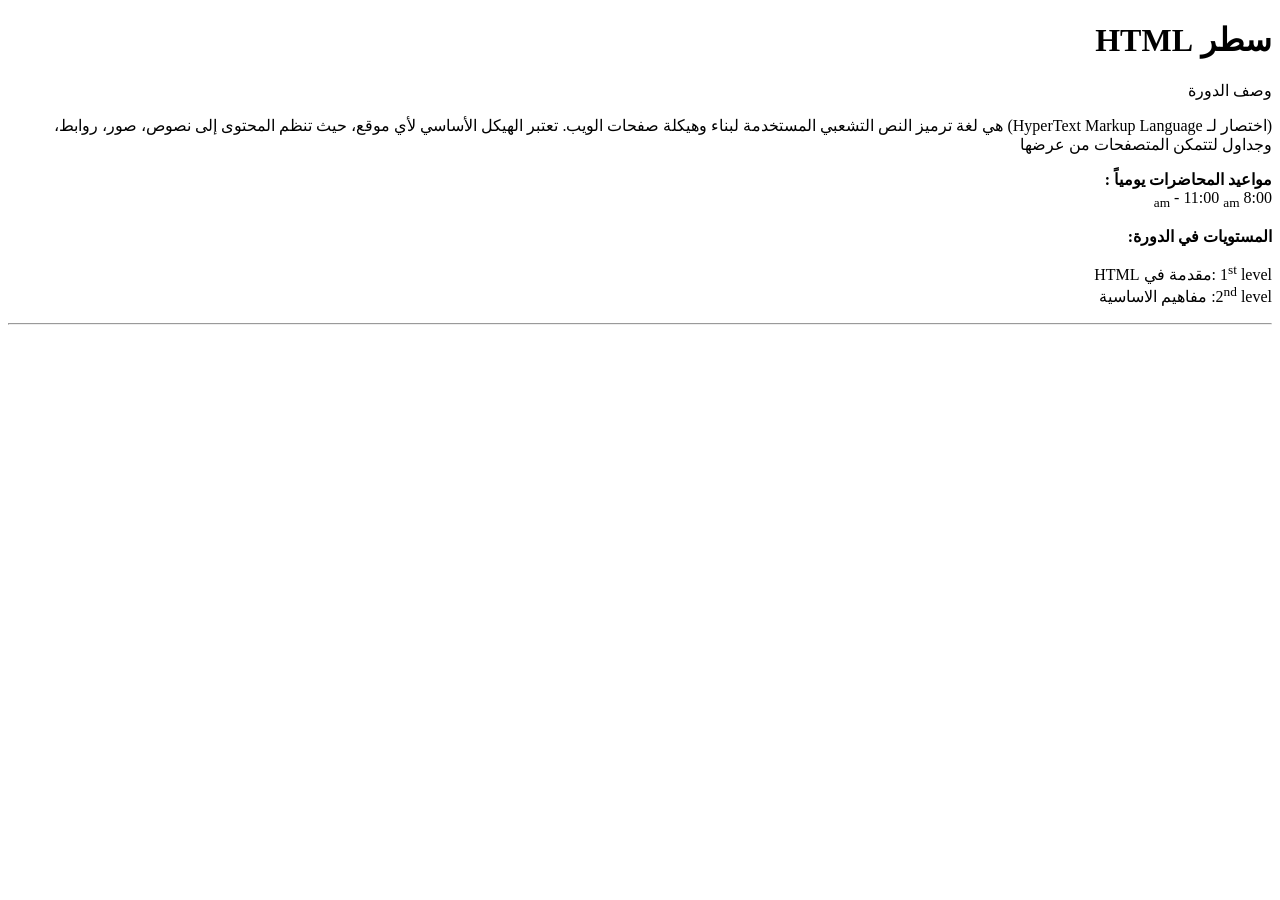
==== index.html @ bcea08c8 "Save all portfolio files (EN, AR, CSS)" ====
<!DOCTYPE html>
<html lang="en">
<head>
    <title>Document</title>
</head>
<body dir="rtl">
    <h1>سطر HTML </h1><!---title--->
    <img src=""
    <h2>وصف الدورة </h2><!---sub title--->
    <p>
        (اختصار لـ HyperText Markup Language) هي لغة ترميز النص التشعبي المستخدمة لبناء وهيكلة صفحات الويب. تعتبر الهيكل الأساسي لأي موقع، حيث تنظم المحتوى إلى نصوص، صور، روابط، وجداول لتتمكن المتصفحات من عرضها
    </p>
    <p><b>مواعيد المحاضرات يومياً :</b><br>
        8:00 <sub>am</sub> - 11:00 <sub>am</sub>
    </p>
    <p><b>المستويات في الدورة:</b></p>
     1<sup>st</sup> level :مقدمة في HTML<br>
     2<sup>nd</sup> level: مفاهيم الاساسية<br>
    
    </p><hr>





</body>

</html>
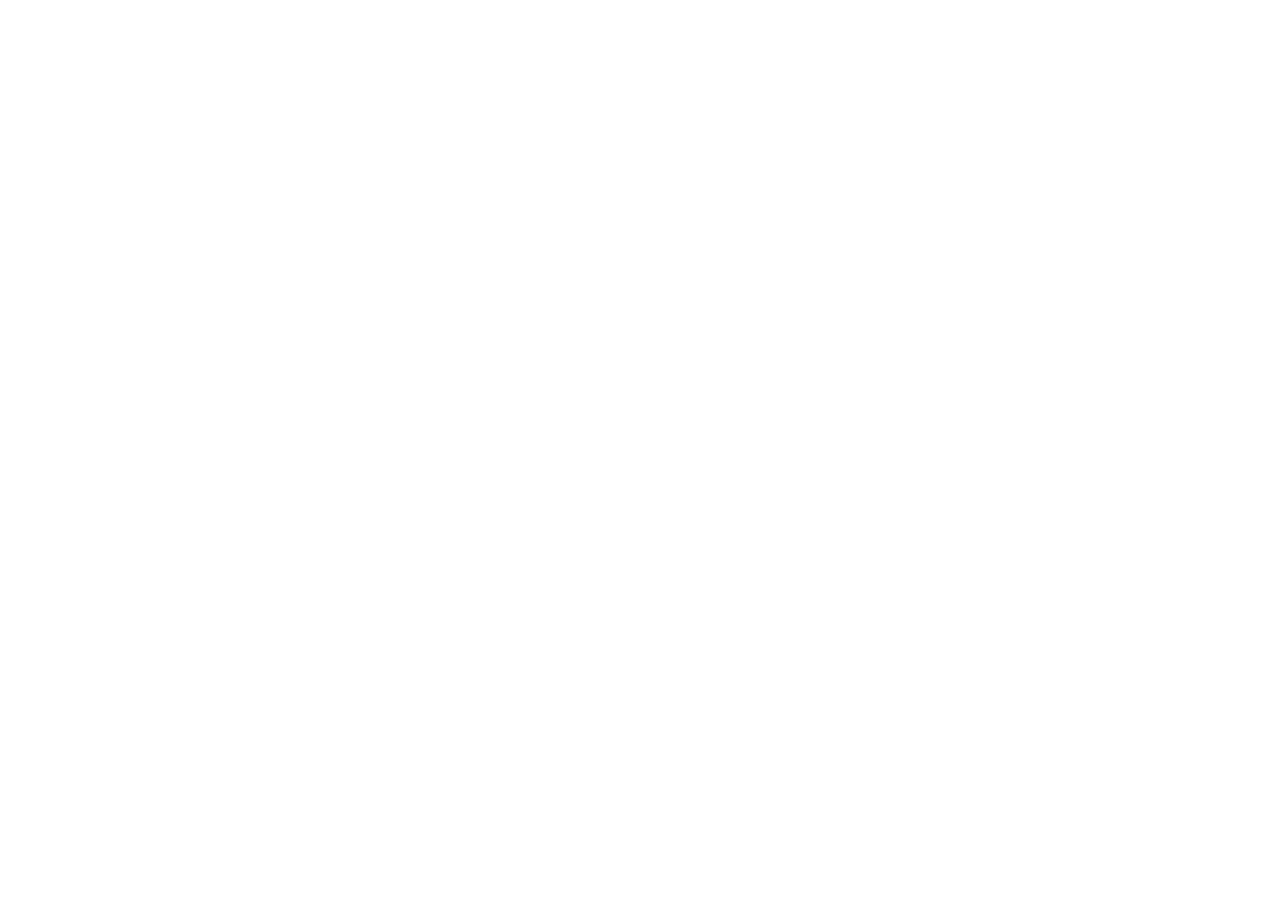
==== commit 80a5bebe: "k" ====
--- a/index.html
+++ b/index.html
@@ -1,28 +1,11 @@
 <!DOCTYPE html>
-<html lang="en">
+<html lang="en" dir="ltr">
 <head>
+    <meta charset="UTF-8">
+    <meta name="viewport" content="width=device-width, initial-scale=1.0">
     <title>Document</title>
 </head>
-<body dir="rtl">
-    <h1>سطر HTML </h1><!---title--->
-    <img src=""
-    <h2>وصف الدورة </h2><!---sub title--->
-    <p>
-        (اختصار لـ HyperText Markup Language) هي لغة ترميز النص التشعبي المستخدمة لبناء وهيكلة صفحات الويب. تعتبر الهيكل الأساسي لأي موقع، حيث تنظم المحتوى إلى نصوص، صور، روابط، وجداول لتتمكن المتصفحات من عرضها
-    </p>
-    <p><b>مواعيد المحاضرات يومياً :</b><br>
-        8:00 <sub>am</sub> - 11:00 <sub>am</sub>
-    </p>
-    <p><b>المستويات في الدورة:</b></p>
-     1<sup>st</sup> level :مقدمة في HTML<br>
-     2<sup>nd</sup> level: مفاهيم الاساسية<br>
+<body>
     
-    </p><hr>
-
-
-
-
-
 </body>
-
-</html>+</html>
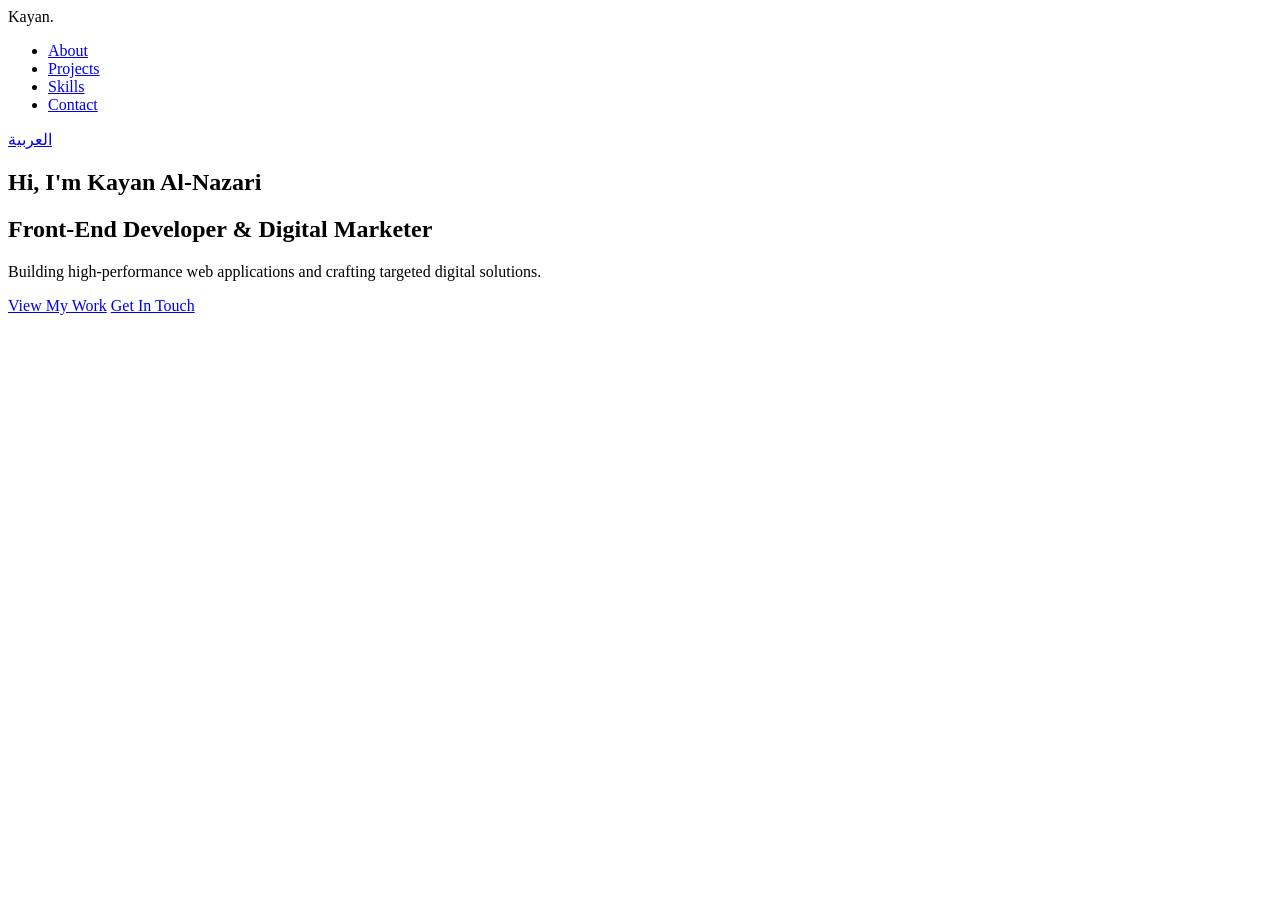
==== commit b6158c3f: "k" ====
--- a/index.html
+++ b/index.html
@@ -3,9 +3,47 @@
 <head>
     <meta charset="UTF-8">
     <meta name="viewport" content="width=device-width, initial-scale=1.0">
-    <title>Document</title>
+    <title>Kayan Al-Nazari | Portfolio</title>
+    <!-- Link to CSS File -->
+  <link rel="stylesheet" href="style.css">
 </head>
 <body>
     
+     <!-- Navigation Bar -->
+  <header>
+    <nav class="navbar">
+      <div class="logo">Kayan.</div>
+      <ul class="nav-links">
+        <li><a href="#about">About</a></li>
+        <li><a href="#projects">Projects</a></li>
+        <li><a href="#skills">Skills</a></li>
+        <li><a href="#contact">Contact</a></li>
+      </ul>
+      <!-- Language Switch Button -->
+      <a href="index-ar.html" class="lang-btn">العربية</a>
+    </nav>
+  </header>
+
+  <main>
+    <!--Hero section-->
+    <section id="hero" class="hero-section">
+        <div class="hero-content">
+            <h1>Hi, I'm <span class="highlight">Kayan Al-Nazari</span></h1>
+            <h2>Front-End Developer & Digital Marketer</h2>
+            <p>Building high-performance web applications and crafting targeted digital solutions.</p>
+            <a href="#projects" class="btn primary-btn">View My Work</a>
+          <a href="#contact" class="btn secondary-btn">Get In Touch</a>
+        </div>
+        </div>
+    </section>
+  </main>
+  <!--About Section-->
+  <section
+
+
+
+
+
+
 </body>
 </html>
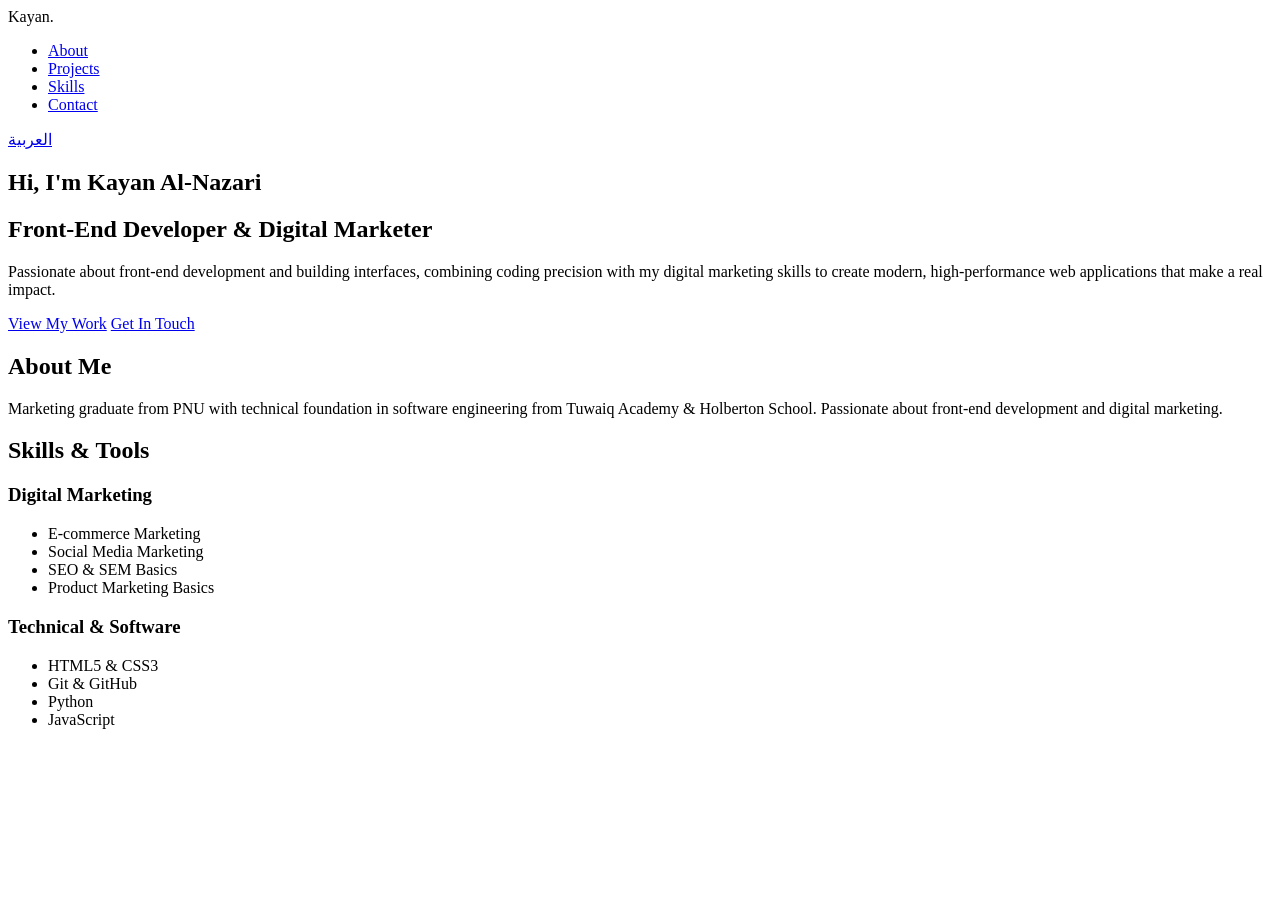
==== commit 2e3bd811: "K" ====
--- a/index.html
+++ b/index.html
@@ -30,7 +30,7 @@
         <div class="hero-content">
             <h1>Hi, I'm <span class="highlight">Kayan Al-Nazari</span></h1>
             <h2>Front-End Developer & Digital Marketer</h2>
-            <p>Building high-performance web applications and crafting targeted digital solutions.</p>
+            <p>Passionate about front-end development and building interfaces, combining coding precision with my digital marketing skills to create modern, high-performance web applications that make a real impact.</p>
             <a href="#projects" class="btn primary-btn">View My Work</a>
           <a href="#contact" class="btn secondary-btn">Get In Touch</a>
         </div>
@@ -38,7 +38,39 @@
     </section>
   </main>
   <!--About Section-->
-  <section
+  <section id="about" class="about-section">
+    <h2 class="section-title">About Me</h2>
+    <div class="about-content">
+      <p>Marketing graduate from PNU with technical foundation in software engineering from Tuwaiq Academy & Holberton School. Passionate about front-end development and digital marketing.</p>
+    </div>
+  </section>
+
+  <!-- Skills Section-->
+  <section id="skills" class="skills-section">
+    <h2 class="section-title">Skills & Tools</h2>
+    <div class="skills-container">
+      <div class="class-category">
+        <h3>Digital Marketing</h3>
+        <ul>
+          <li>E-commerce Marketing</li>
+          <li>Social Media Marketing</li>
+          <li>SEO & SEM Basics</li>
+          <li>Product Marketing Basics</li>
+        </ul>
+      </div>
+    </div>
+  </section>
+
+   <div class="skill-category">
+          <h3>Technical & Software</h3>
+          <ul>
+            <li>HTML5 & CSS3</li>
+            <li>Git & GitHub</li>
+            <li>Python</li>
+            <li>JavaScript</li>
+          </ul>
+     </div>
+
 
 
 
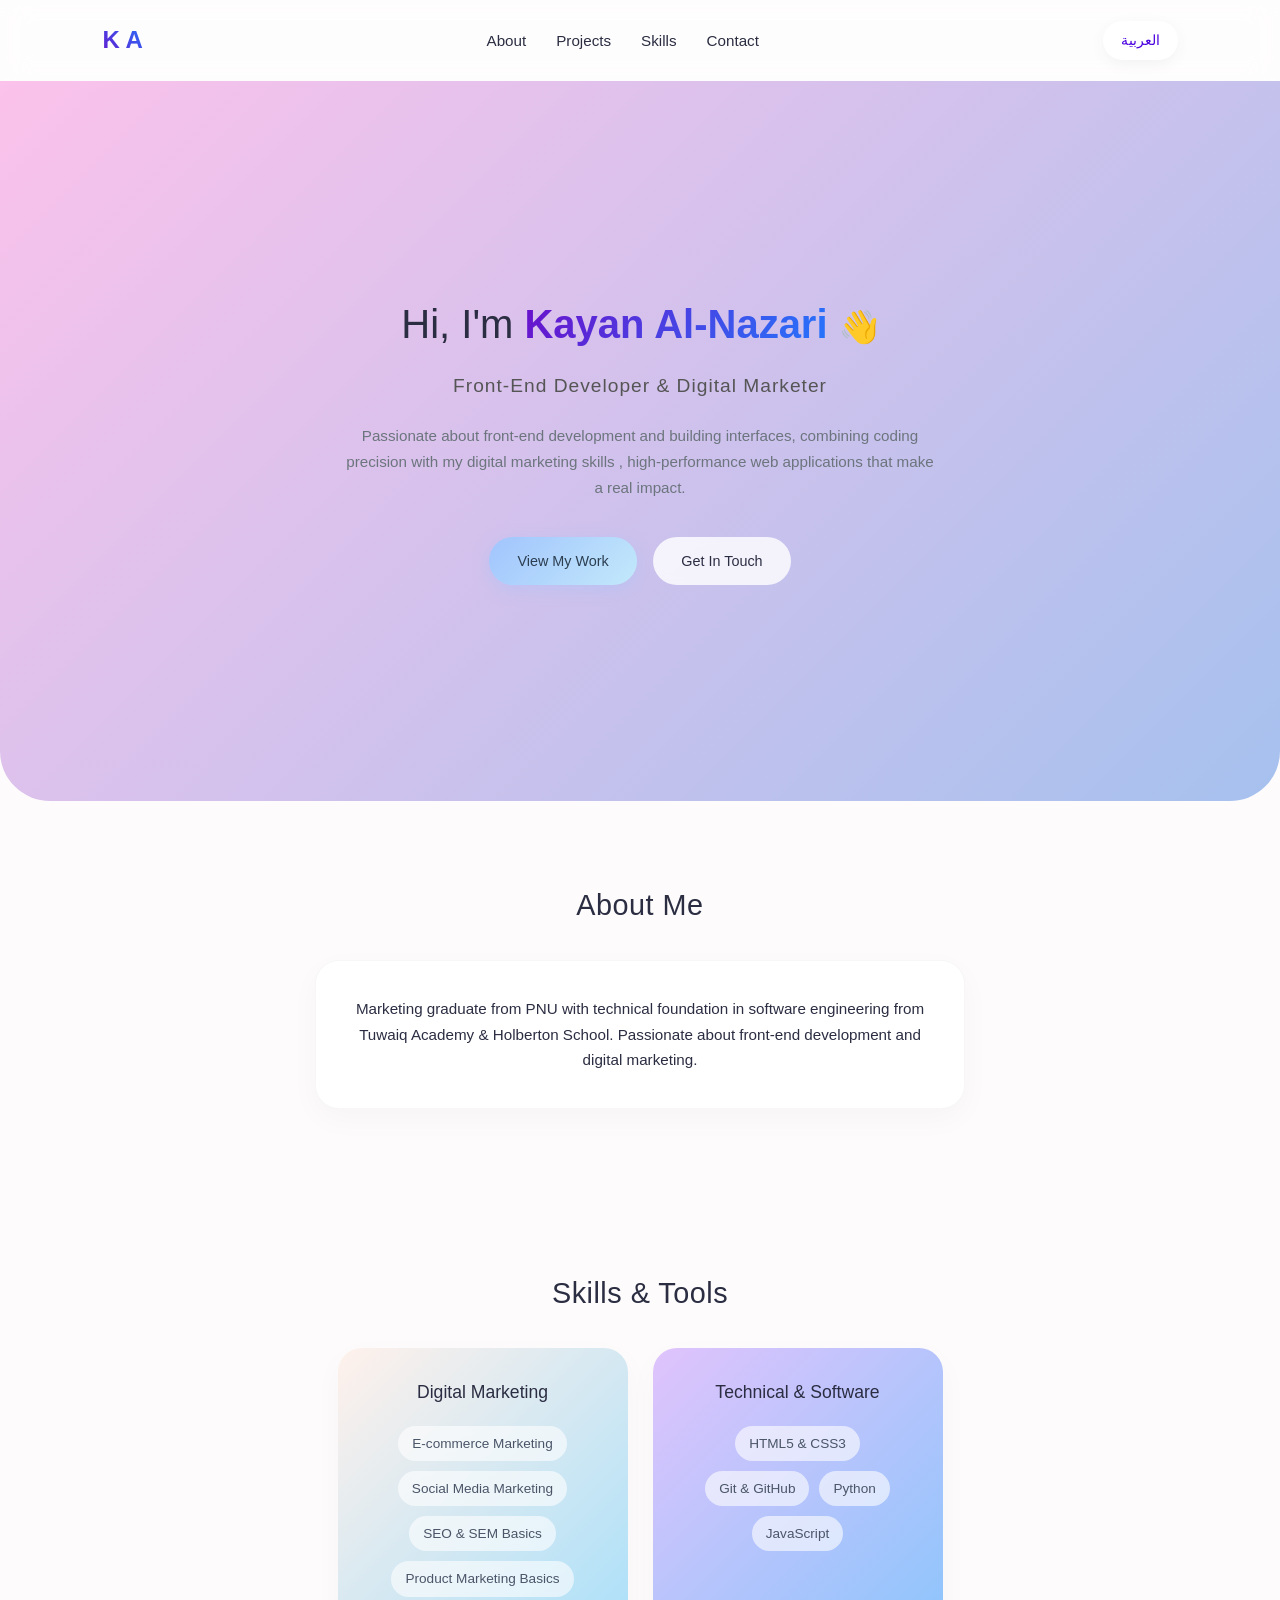
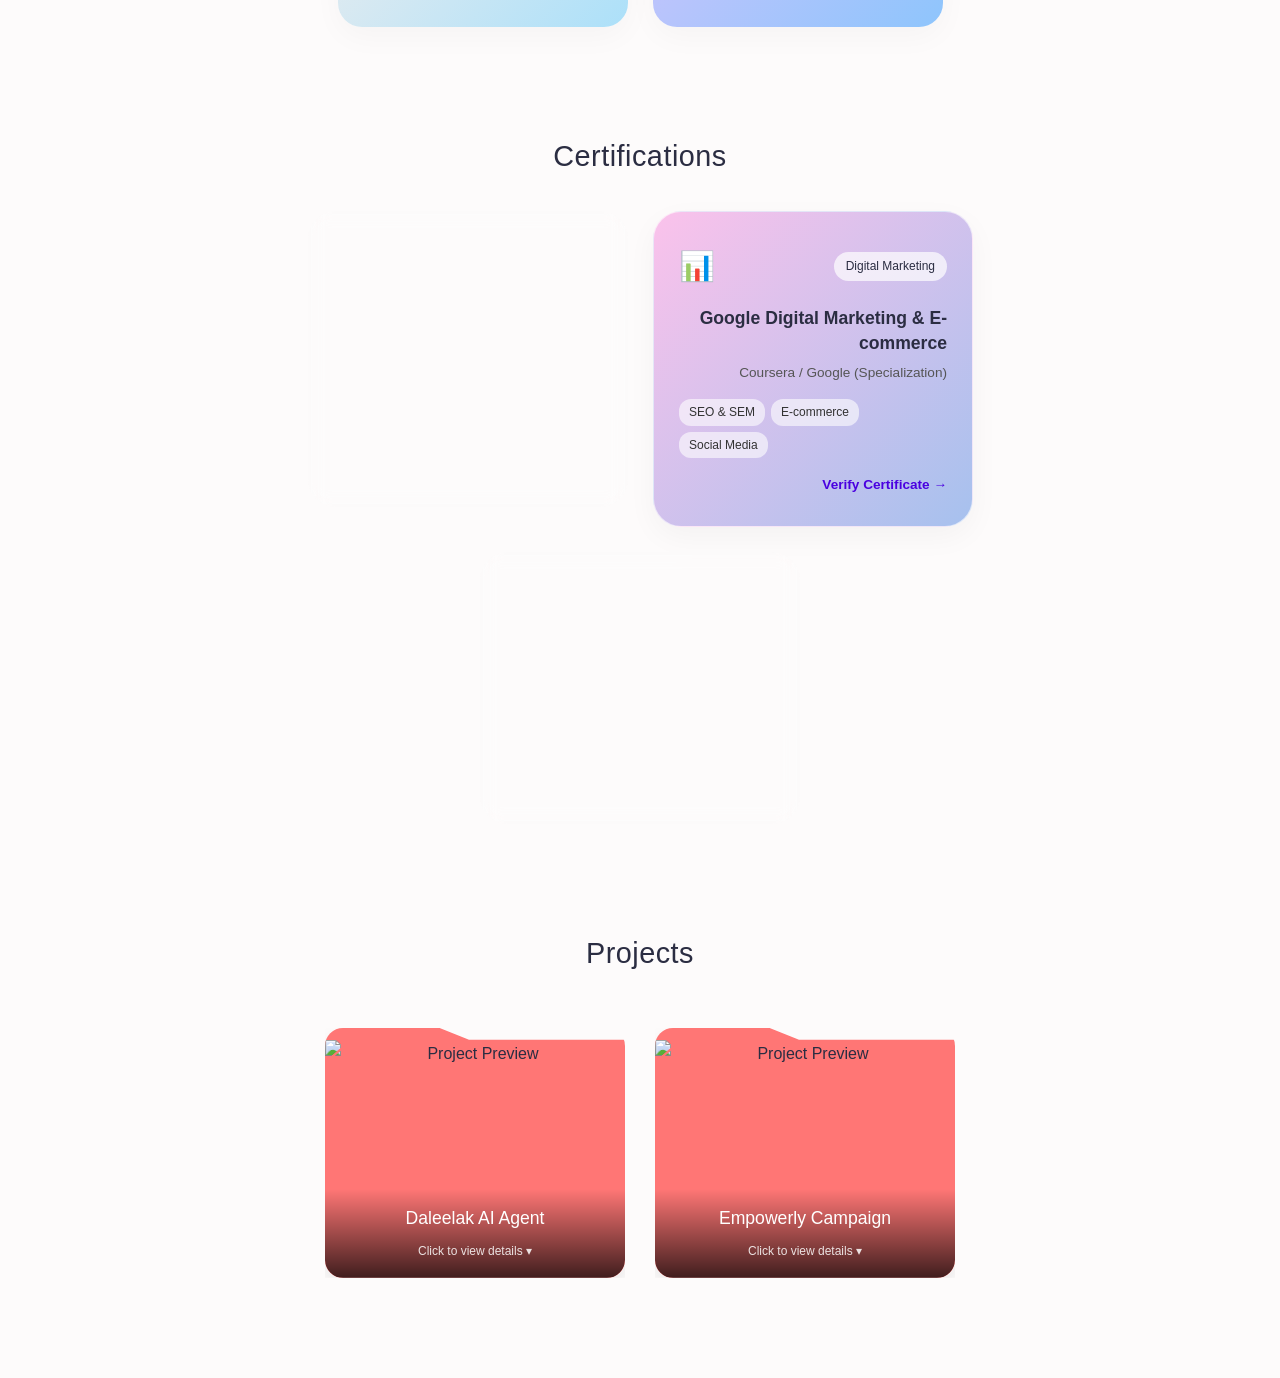
==== commit bc828128: "k" ====
--- a/index.html
+++ b/index.html
@@ -12,7 +12,7 @@
      <!-- Navigation Bar -->
   <header>
     <nav class="navbar">
-      <div class="logo">Kayan.</div>
+      <div class="logo">K A</div>
       <ul class="nav-links">
         <li><a href="#about">About</a></li>
         <li><a href="#projects">Projects</a></li>
@@ -28,9 +28,9 @@
     <!--Hero section-->
     <section id="hero" class="hero-section">
         <div class="hero-content">
-            <h1>Hi, I'm <span class="highlight">Kayan Al-Nazari</span></h1>
+            <h1>Hi, I'm <span class="highlight">Kayan Al-Nazari</span> <span class="wave">👋</span></h1>
             <h2>Front-End Developer & Digital Marketer</h2>
-            <p>Passionate about front-end development and building interfaces, combining coding precision with my digital marketing skills to create modern, high-performance web applications that make a real impact.</p>
+            <p>Passionate about front-end development and building interfaces, combining coding precision with my digital marketing skills , high-performance web applications that make a real impact.</p>
             <a href="#projects" class="btn primary-btn">View My Work</a>
           <a href="#contact" class="btn secondary-btn">Get In Touch</a>
         </div>
@@ -58,8 +58,6 @@
           <li>Product Marketing Basics</li>
         </ul>
       </div>
-    </div>
-  </section>
 
    <div class="skill-category">
           <h3>Technical & Software</h3>
@@ -71,6 +69,123 @@
           </ul>
      </div>
 
+     <!-- Certifications Section -->
+<section id="certifications" class="certifications-section">
+  <h2 class="section-title">Certifications</h2>
+  
+  <div class="certifications-container">
+    
+    <!-- Card 1: AI -->
+    <div class="cert-card cert-bg-ai">
+      <div class="cert-header">
+        <span class="cert-icon">🤖</span>
+        <span class="cert-badge">AI & Tech</span>
+      </div>
+      <h3>Agentic AI Training Program</h3>
+      <p class="cert-issuer">Saudi Digital Academy (SDA) & atomcamp</p>
+      <div class="cert-achievement">
+        🏆 3rd Place Winner, Outstanding Innovation & Live Demo Awards
+      </div>
+      <a href="images/IMG_5181.jpg" target="_blank" class="cert-link">
+        View Certificate 🖼️
+    </a>
+    </div>
+
+    <!-- Card 2: Marketing -->
+    <div class="cert-card cert-bg-mkt">
+      <div class="cert-header">
+        <span class="cert-icon">📊</span>
+        <span class="cert-badge">Digital Marketing</span>
+      </div>
+      <h3>Google Digital Marketing & E-commerce</h3>
+      <p class="cert-issuer">Coursera / Google (Specialization)</p>
+      <div class="cert-skills">
+        <span>SEO & SEM</span>
+        <span>E-commerce</span>
+        <span>Social Media</span>
+      </div>
+      <a href="https://www.coursera.org/account/accomplishments/professional-cert/BPL5SW4M52NI?utm_source=link&utm_medium=certificate&utm_content=cert_image&utm_campaign=sharing_cta&utm_product=prof" target="_blank" class="cert-link">Verify Certificate →</a>
+    </div>
+
+    <!-- Card 3: Leadership -->
+    <div class="cert-card cert-bg-lead">
+      <div class="cert-header">
+        <span class="cert-icon">💡</span>
+        <span class="cert-badge">Leadership</span>
+      </div>
+      <h3>McKinsey Forward Program</h3>
+      <p class="cert-issuer">McKinsey & Company</p>
+      <p class="cert-desc">Focusing on structured problem-solving, effective communication, and adaptability.</p>
+      <a href="https://www.credly.com/badges/f92e84d6-7c69-42b5-973d-ad02d2890a1c/public_url" target="_blank" class="cert-link">Verify Certificate →</a>
+    </div>
+
+  </div>
+</section>
+
+
+
+
+
+
+
+
+
+
+
+
+
+     <section id="projects" class="projects-section">
+  <h2 class="section-title">Projects</h2>
+  
+  <div class="projects-grid">
+    
+    <!-- Project Folder Card 1 -->
+    <details class="folder-card">
+      <summary class="folder-header">
+        <div class="folder-shape">
+          <img src="project1-thumb.jpg" alt="Project Preview" class="folder-image">
+          <div class="folder-title-overlay">
+            <h3>Daleelak AI Agent</h3>
+            <span>Click to view details ▾</span>
+          </div>
+        </div>
+      </summary>
+      
+      <div class="folder-details">
+        <p>An autonomous AI assistant created to deliver intelligent solutions and interactive user guidance.</p>
+        <div class="project-tags">
+          <span>Python</span>
+          <span>AI Agents</span>
+          <span>Front-End</span>
+        </div>
+        <a href="#" class="project-link">View Project →</a>
+      </div>
+    </details>
+
+    <!-- Project Folder Card 2 -->
+    <details class="folder-card">
+      <summary class="folder-header">
+        <div class="folder-shape">
+          <img src="project2-thumb.jpg" alt="Project Preview" class="folder-image">
+          <div class="folder-title-overlay">
+            <h3>Empowerly Campaign</h3>
+            <span>Click to view details ▾</span>
+          </div>
+        </div>
+      </summary>
+      
+      <div class="folder-details">
+        <p>A comprehensive digital marketing and B2B strategy project designed for simulated market execution.</p>
+        <div class="project-tags">
+          <span>Digital Marketing</span>
+          <span>B2B Strategy</span>
+        </div>
+        <a href="#" class="project-link">View Project →</a>
+      </div>
+    </details>
+
+  </div>
+</section>
 
 
 
--- a/style.css
+++ b/style.css
@@ -0,0 +1,509 @@
+/* --- إعدادات الخط والألوان الأومبريه الناعمة --- */
+:root {
+    --text-color: #2b2d42;
+    --text-light: #6c757d;
+    --bg-main: #fdfbfb;
+    /* ألوان التدرج (Ombre) */
+    --gradient-hero: linear-gradient(135deg, #fbc2eb 0%, #a6c1ee 100%);
+    --gradient-btn: linear-gradient(135deg, #a1c4fd 0%, #c2e9fb 100%);
+    --gradient-card-1: linear-gradient(135deg, #fff1eb 0%, #ace0f9 100%);
+    --gradient-card-2: linear-gradient(135deg, #e0c3fc 0%, #8ec5fc 100%);
+}
+
+* {
+    margin: 0;
+    padding: 0;
+    box-sizing: border-box;
+    font-family: 'Plus Jakarta Sans', sans-serif; /* خط ناعم ونحيف */
+    font-weight: 300; /* سمك نحيف جداً */
+}
+
+html {
+    scroll-behavior: smooth; /* التناقل السلس عند الضغط على الروابط */
+}
+
+body {
+    background-color: var(--bg-main);
+    color: var(--text-color);
+    line-height: 1.7;
+}
+
+/* --- الهيدر والنافبار --- */
+.navbar {
+    display: flex;
+    justify-content: space-between;
+    align-items: center;
+    padding: 20px 8%;
+    background: rgba(255, 255, 255, 0.6);
+    backdrop-filter: blur(15px);
+    position: sticky;
+    top: 0;
+    z-index: 100;
+    transition: all 0.3s ease;
+}
+
+.logo {
+    font-size: 1.5rem;
+    font-weight: 600;
+    background: linear-gradient(45deg, #6a11cb, #2575fc);
+    -webkit-background-clip: text;
+    -webkit-text-fill-color: transparent;
+}
+
+.nav-links {
+    display: flex;
+    list-style: none;
+    gap: 30px;
+}
+
+.nav-links a {
+    text-decoration: none;
+    color: var(--text-color);
+    font-weight: 400;
+    font-size: 0.95rem;
+    transition: color 0.3s ease, transform 0.2s ease;
+}
+
+.nav-links a:hover {
+    color: #764ba2;
+    transform: translateY(-2px);
+}
+
+.lang-btn {
+    text-decoration: none;
+    background: #ffffff;
+    color: #4a00e0;
+    padding: 8px 18px;
+    border-radius: 30px;
+    font-size: 0.85rem;
+    font-weight: 500;
+    box-shadow: 0 4px 15px rgba(0,0,0,0.05);
+    transition: all 0.3s ease;
+}
+
+.lang-btn:hover {
+    box-shadow: 0 6px 20px rgba(0,0,0,0.1);
+    transform: translateY(-2px);
+}
+
+/* --- قسم الهيرو (Ombre Gradient) --- */
+.hero-section {
+    min-height: 80vh;
+    display: flex;
+    align-items: center;
+    justify-content: center;
+    text-align: center;
+    padding: 60px 20px;
+    background: var(--gradient-hero);
+    border-radius: 0 0 50px 50px;
+    transition: all 0.5s ease;
+}
+
+.hero-content h1 {
+    font-size: 2.5rem;
+    font-weight: 400;
+    margin-bottom: 12px;
+}
+
+.highlight {
+    font-weight: 600;
+    background: linear-gradient(120deg, #6a11cb 0%, #2575fc 100%);
+    -webkit-background-clip: text;
+    -webkit-text-fill-color: transparent;
+}
+
+.hero-content h2 {
+    font-size: 1.2rem;
+    font-weight: 400;
+    color: #555;
+    margin-bottom: 20px;
+    letter-spacing: 1px;
+}
+
+.hero-content p {
+    max-width: 600px;
+    margin: 0 auto 30px;
+    color: var(--text-light);
+    font-size: 0.95rem;
+    font-weight: 300;
+}
+
+/* --- حركة اليد السلسة 👋 --- */
+.wave {
+    display: inline-block;
+    font-size: 2rem;
+    animation: wave-animation 2s infinite ease-in-out;
+    transform-origin: 70% 70%;
+}
+
+@keyframes wave-animation {
+    0%, 100% { transform: rotate(0deg); }
+    20% { transform: rotate(14deg); }
+    40% { transform: rotate(-8deg); }
+    60% { transform: rotate(10deg); }
+    80% { transform: rotate(-4deg); }
+}
+
+/* --- الأزرار السلسة --- */
+.btn {
+    display: inline-block;
+    padding: 12px 28px;
+    border-radius: 30px;
+    text-decoration: none;
+    font-size: 0.9rem;
+    font-weight: 400;
+    margin: 6px;
+    transition: all 0.3s ease;
+}
+
+.primary-btn {
+    background: var(--gradient-btn);
+    color: #2c3e50;
+    box-shadow: 0 4px 15px rgba(161, 196, 253, 0.4);
+}
+
+.secondary-btn {
+    background: rgba(255, 255, 255, 0.8);
+    color: var(--text-color);
+    backdrop-filter: blur(5px);
+}
+
+.btn:hover {
+    transform: translateY(-3px);
+    box-shadow: 0 8px 25px rgba(0,0,0,0.1);
+}
+
+/* --- الأقسام العامة (About & Skills) --- */
+.about-section, .skills-section {
+    padding: 80px 8%;
+    text-align: center;
+}
+
+.section-title {
+    font-size: 1.8rem;
+    font-weight: 500;
+    margin-bottom: 30px;
+    letter-spacing: 0.5px;
+}
+
+.about-content {
+    background: #ffffff;
+    padding: 35px;
+    border-radius: 24px;
+    max-width: 650px;
+    margin: 0 auto;
+    box-shadow: 0 10px 30px rgba(0,0,0,0.03);
+    border: 1px solid rgba(0,0,0,0.03);
+    font-size: 0.95rem;
+    transition: transform 0.3s ease;
+}
+
+.about-content:hover {
+    transform: translateY(-5px);
+}
+
+
+/* --- قسم الشهادات --- */
+.certifications-section {
+    padding: 80px 8%;
+    text-align: center;
+}
+
+/* حاوية الشهادات: تحدد بالضبط عرض بطاقتين + الفراغ بينهما
+   حتى تضمن إن البطاقة الثالثة تنزل تلقائياً لسطر جديد وتتوسط */
+.certifications-container {
+    display: flex;
+    justify-content: center;
+    align-items: flex-start;
+    gap: 25px;
+    flex-wrap: wrap;
+    width: 665px;      /* 320 + 320 + 25 (gap) بالضبط لبطاقتين بالسطر */
+    max-width: 100%;   /* يحافظ على الاستجابة بالشاشات الصغيرة */
+    margin: 25px auto 0 auto;
+}
+
+/* بطاقة الشهادة */
+.cert-card {
+    padding: 30px 25px;
+    border-radius: 28px;
+    width: 320px;
+    flex: 0 0 320px;   /* يمنع الانكماش أو التمدد حتى ما تختل السطور */
+    text-align: right;
+    box-shadow: 0 10px 30px rgba(0,0,0,0.04);
+    border: 1px solid rgba(255, 255, 255, 0.6);
+    backdrop-filter: blur(10px);
+    transition: transform 0.3s ease, box-shadow 0.3s ease;
+    display: flex;
+    flex-direction: column;
+    justify-content: space-between;
+}
+
+/* خلفيات أومبريه ناعمة ومختلفة لكل بطاقة */
+.cert-bg-ai {
+    background: linear-gradient(135deg, #e0c3fc 0%, #8ec5fc 100%);
+}
+
+.cert-bg-mkt {
+    background: linear-gradient(135deg, #fbc2eb 0%, #a6c1ee 100%);
+}
+
+.cert-bg-lead {
+    background: linear-gradient(135deg, #fff1eb 0%, #ace0f9 100%);
+}
+
+.cert-card:hover {
+    transform: translateY(-8px);
+    box-shadow: 0 15px 35px rgba(0,0,0,0.1);
+}
+
+.cert-header {
+    display: flex;
+    align-items: center;
+    justify-content: space-between;
+    margin-bottom: 15px;
+}
+
+.cert-icon {
+    font-size: 1.8rem;
+}
+
+.cert-badge {
+    background: rgba(255, 255, 255, 0.7);
+    color: #2b2d42;
+    padding: 4px 12px;
+    border-radius: 20px;
+    font-size: 0.75rem;
+    font-weight: 500;
+}
+
+.cert-card h3 {
+    font-size: 1.1rem;
+    font-weight: 600;
+    color: #2b2d42;
+    margin-bottom: 6px;
+    line-height: 1.4;
+}
+
+.cert-issuer {
+    font-size: 0.85rem;
+    color: #555;
+    margin-bottom: 15px;
+    font-weight: 400;
+}
+
+.cert-achievement {
+    background: rgba(255, 255, 255, 0.8);
+    padding: 10px;
+    border-radius: 16px;
+    font-size: 0.8rem;
+    color: #2c3e50;
+    margin-bottom: 15px;
+    font-weight: 500;
+}
+
+.cert-skills {
+    display: flex;
+    gap: 6px;
+    flex-wrap: wrap;
+    margin-bottom: 15px;
+}
+
+.cert-skills span {
+    background: rgba(255, 255, 255, 0.6);
+    color: #333;
+    padding: 3px 10px;
+    border-radius: 12px;
+    font-size: 0.75rem;
+}
+
+.cert-desc {
+    font-size: 0.82rem;
+    color: #555;
+    margin-bottom: 15px;
+    line-height: 1.5;
+}
+
+.cert-link {
+    display: inline-block;
+    font-size: 0.85rem;
+    color: #4a00e0;
+    text-decoration: none;
+    font-weight: 600;
+    margin-top: auto;
+}
+
+/* --- كروت المهارات بكروت الأومبريه --- */
+
+/* الحاوية الخارجية فقط هي اللي فيها flex لترصف الكروت جنب بعض */
+.skills-container {
+    display: flex;
+    justify-content: center;
+    gap: 25px;
+    flex-wrap: wrap;
+    margin-top: 15px;
+}
+
+.class-category, .skill-category {
+    padding: 30px;
+    border-radius: 24px;
+    width: 290px;
+    flex: 0 0 290px;   /* عرض ثابت يمنع انكماش الكرت جوه الحاوية */
+    text-align: center;
+    box-shadow: 0 10px 30px rgba(0,0,0,0.03);
+    transition: transform 0.3s ease, box-shadow 0.3s ease;
+}
+
+/* تدرج الكارت الأول */
+.class-category {
+    background: var(--gradient-card-1);
+}
+
+/* تدرج الكارت الثاني */
+.skill-category {
+    background: var(--gradient-card-2);
+}
+
+.class-category:hover, .skill-category:hover {
+    transform: translateY(-6px);
+    box-shadow: 0 15px 35px rgba(0,0,0,0.08);
+}
+
+.class-category h3, .skill-category h3 {
+    font-size: 1.1rem;
+    font-weight: 500;
+    margin-bottom: 18px;
+    color: #2b2d42;
+}
+
+/* قائمة المهارات داخل كل كرت: عناصرها جنب بعض بشكل tags */
+.class-category ul, .skill-category ul {
+    list-style: none;
+    padding: 0;
+    margin: 0 auto;
+    display: flex;
+    flex-wrap: wrap;
+    justify-content: center;
+    gap: 10px;
+}
+
+.class-category li, .skill-category li {
+    padding: 6px 14px;
+    font-size: 0.85rem;
+    color: #4a5568;
+    background: rgba(255, 255, 255, 0.6);
+    border-radius: 20px;
+}
+
+
+/* شبكة عرض المجلدات */
+.projects-grid {
+    display: flex;
+    justify-content: center;
+    gap: 30px;
+    flex-wrap: wrap;
+    padding: 20px;
+}
+
+/* إلغاء سهم HTML الافتراضي */
+.folder-card summary::-webkit-details-marker {
+    display: none;
+}
+.folder-card summary {
+    list-style: none;
+    cursor: pointer;
+}
+
+.folder-card {
+    width: 300px;
+    transition: transform 0.3s ease;
+}
+
+.folder-card:hover {
+    transform: translateY(-8px);
+}
+
+/* شكل المجلد مع البروز العلوي (Folder Shape) */
+.folder-shape {
+    position: relative;
+    width: 100%;
+    height: 250px;
+    background-color: #ff7675; /* لون خفية المجلد/البروز العلوي (وردي أو أومبريه) */
+    border-radius: 18px;
+    /* رسم قطع المجلد العلوي */
+    clip-path: polygon(
+        0% 0%, 
+        38% 0%, 
+        48% 12px, 
+        100% 12px, 
+        100% 100%, 
+        0% 100%
+    );
+    padding-top: 12px; /* مسافة للبروز العلوي */
+    overflow: hidden;
+    box-shadow: 0 10px 20px rgba(0,0,0,0.08);
+}
+
+/* صورة المشروع داخل المجلد */
+.folder-image {
+    width: 100%;
+    height: 100%;
+    object-fit: cover;
+    border-radius: 0 12px 18px 18px;
+    display: block;
+}
+
+/* اسم المشروع فوق الصورة */
+.folder-title-overlay {
+    position: absolute;
+    bottom: 0;
+    left: 0;
+    right: 0;
+    padding: 15px;
+    background: linear-gradient(to top, rgba(0, 0, 0, 0.75), transparent);
+    color: #ffffff;
+    border-radius: 0 0 18px 18px;
+}
+
+.folder-title-overlay h3 {
+    font-size: 1.1rem;
+    font-weight: 500;
+    margin-bottom: 2px;
+}
+
+.folder-title-overlay span {
+    font-size: 0.75rem;
+    opacity: 0.85;
+}
+
+/* تفاصيل المجلد عند الفتح */
+.folder-details {
+    background: #ffffff;
+    padding: 20px;
+    border-radius: 0 0 18px 18px;
+    margin-top: -5px;
+    box-shadow: 0 10px 25px rgba(0,0,0,0.05);
+    border: 1px solid rgba(0,0,0,0.05);
+    font-size: 0.88rem;
+}
+
+.project-tags {
+    display: flex;
+    gap: 6px;
+    margin: 12px 0;
+}
+
+.project-tags span {
+    background: #f0e6ff;
+    color: #6c5ce7;
+    padding: 3px 10px;
+    border-radius: 12px;
+    font-size: 0.75rem;
+}
+
+.project-btn {
+    display: inline-block;
+    color: #2575fc;
+    text-decoration: none;
+    font-weight: 500;
+    font-size: 0.85rem;
+}
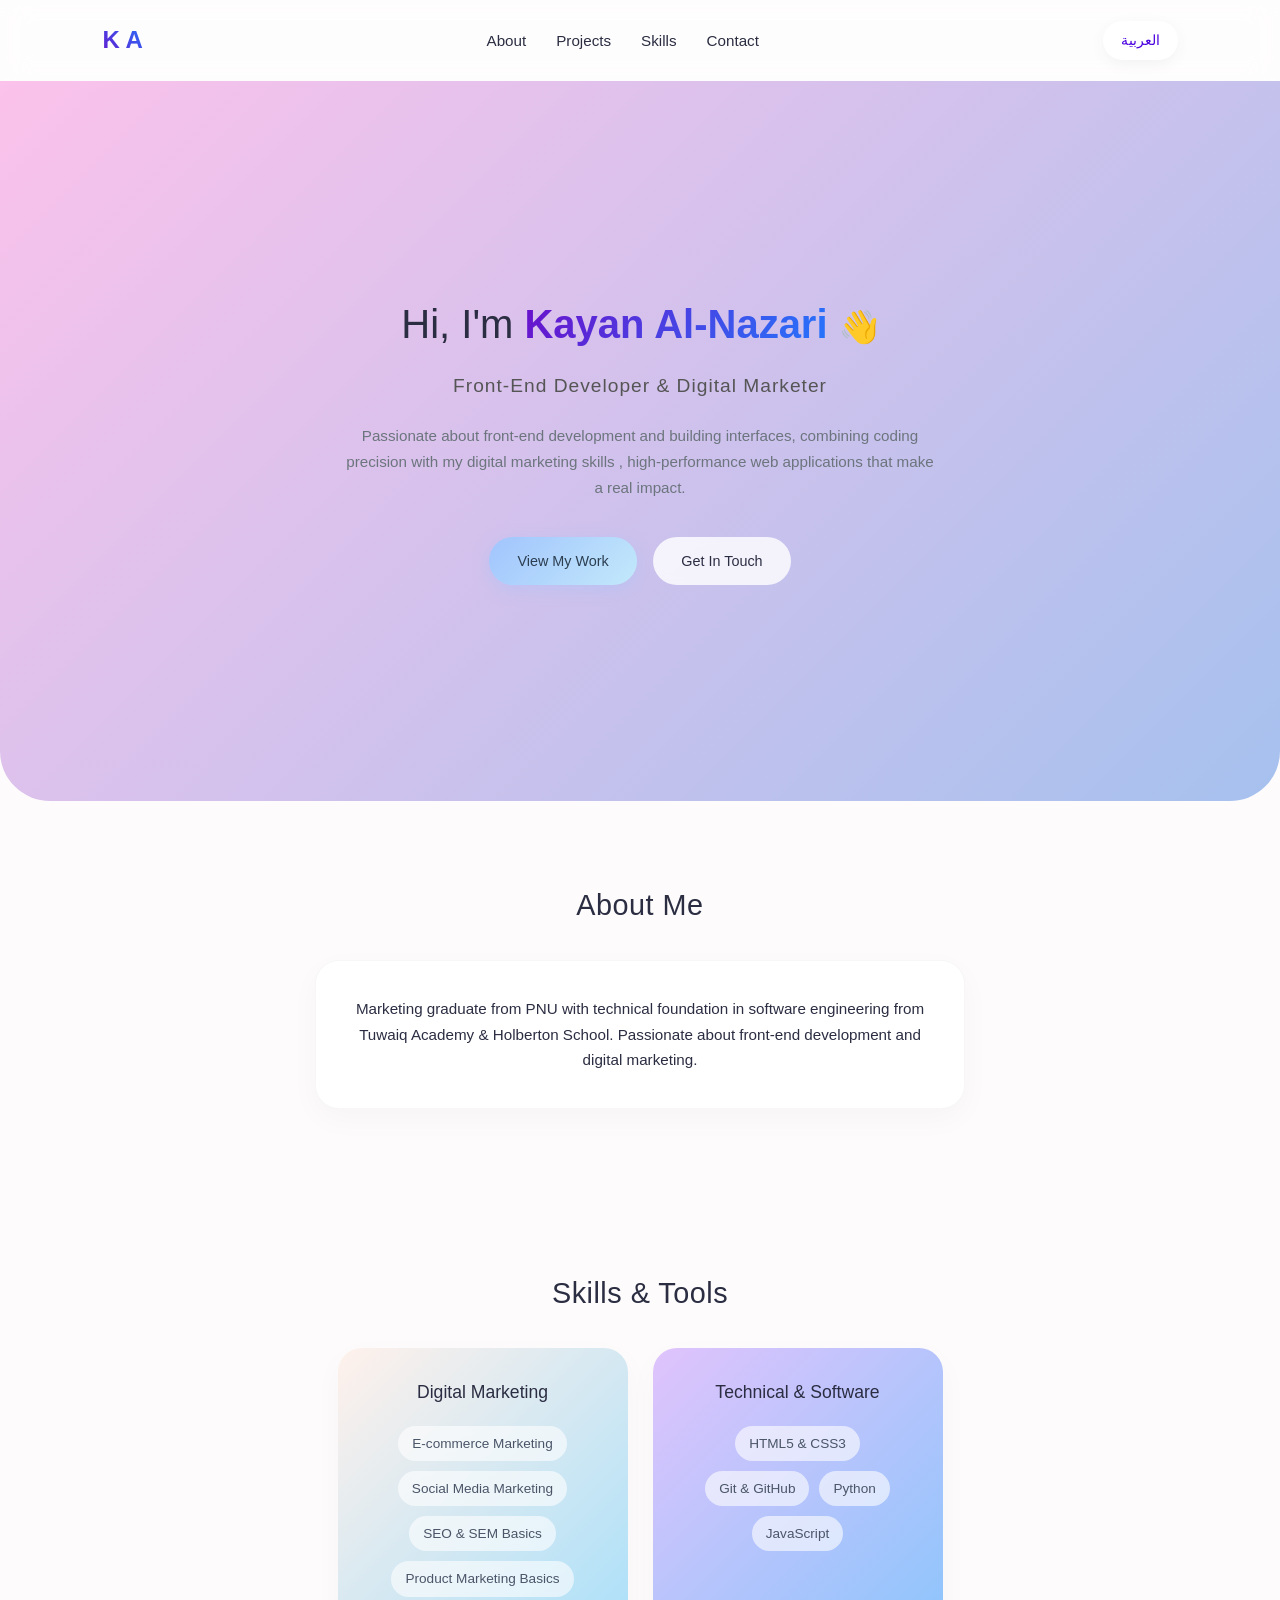
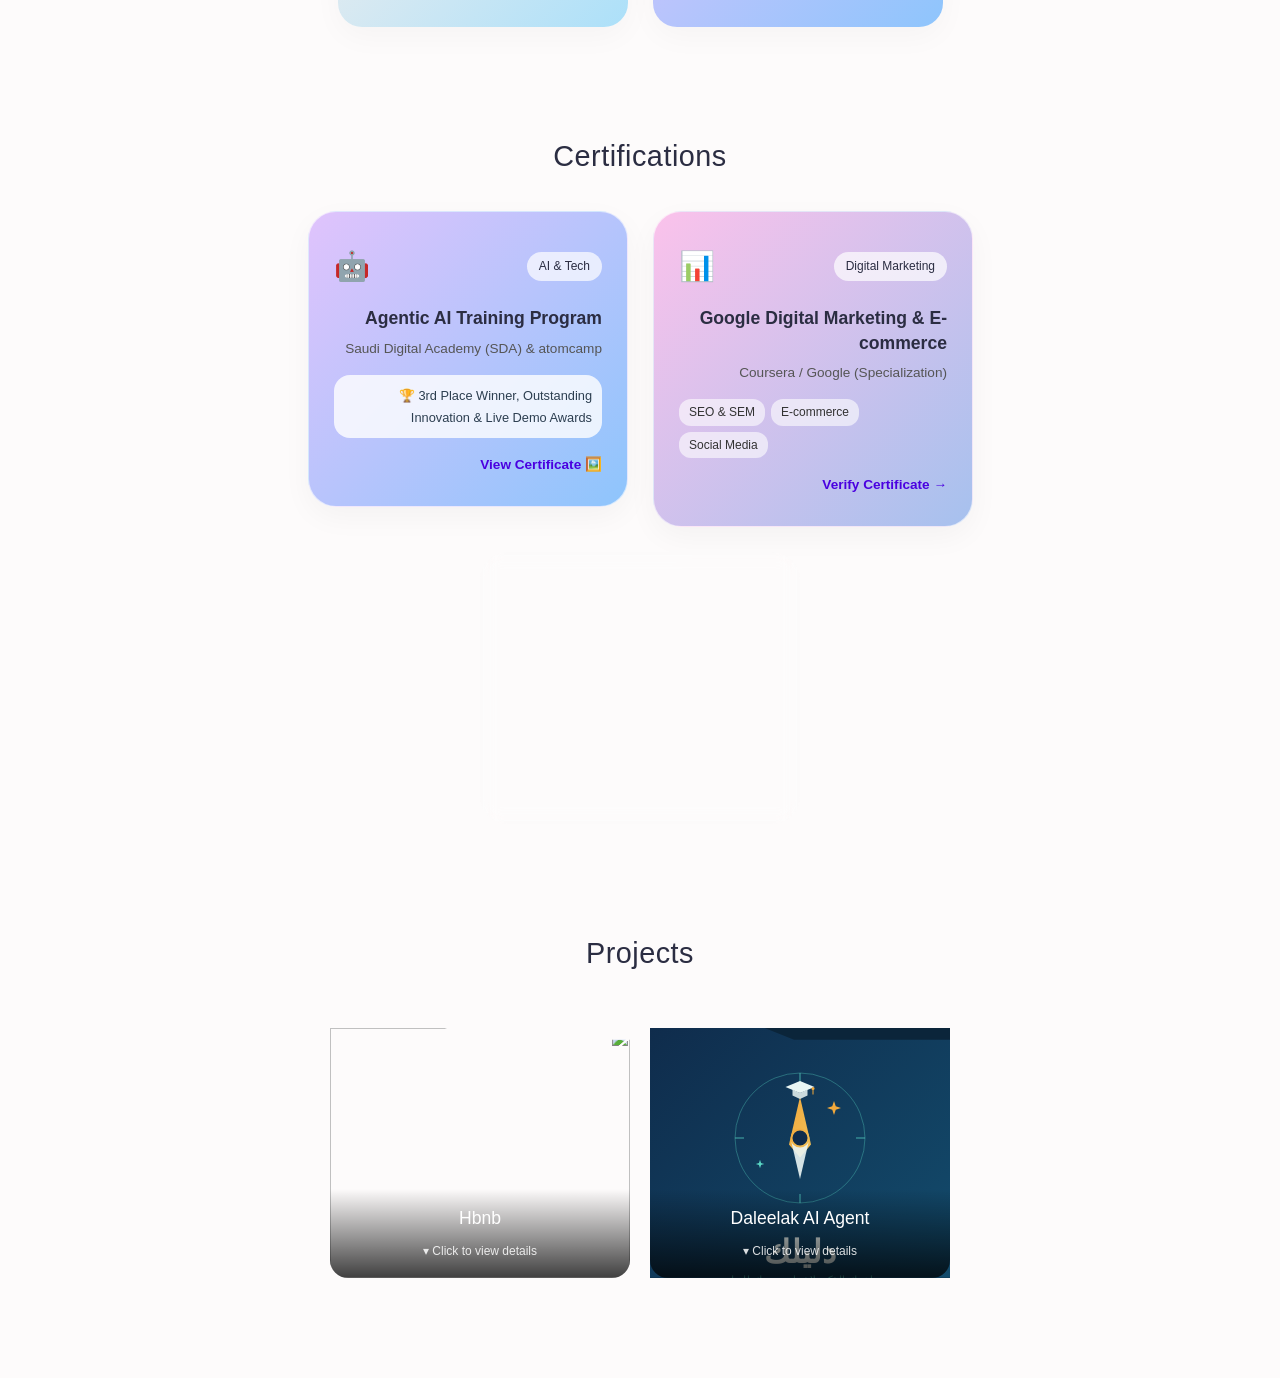
==== commit a3f3d934: "k" ====
--- a/index.html
+++ b/index.html
@@ -125,25 +125,17 @@
 
 
 
-
-
-
-
-
-
-
-
-
+    <!-- Projects Section -->
      <section id="projects" class="projects-section">
   <h2 class="section-title">Projects</h2>
   
   <div class="projects-grid">
     
     <!-- Project Folder Card 1 -->
-    <details class="folder-card">
-      <summary class="folder-header">
+    <details class="folder-card daleelak-card">
+      <summary class="folder-header daleelak-folder">
         <div class="folder-shape">
-          <img src="project1-thumb.jpg" alt="Project Preview" class="folder-image">
+          <img src="images/daleelak-logo-square.svg" alt="Daleelak Logo">
           <div class="folder-title-overlay">
             <h3>Daleelak AI Agent</h3>
             <span>Click to view details ▾</span>
@@ -158,7 +150,7 @@
           <span>AI Agents</span>
           <span>Front-End</span>
         </div>
-        <a href="#" class="project-link">View Project →</a>
+        <a href="https://github.com/kayanabdullah00-eng/Daleelak-SDA" class="project-link">View Project →</a>
       </div>
     </details>
 
@@ -166,19 +158,19 @@
     <details class="folder-card">
       <summary class="folder-header">
         <div class="folder-shape">
-          <img src="project2-thumb.jpg" alt="Project Preview" class="folder-image">
+          <img src="project2-thumb.jpg"  class="folder-image">
           <div class="folder-title-overlay">
-            <h3>Empowerly Campaign</h3>
+            <h3>Hbnb</h3>
             <span>Click to view details ▾</span>
           </div>
         </div>
       </summary>
       
       <div class="folder-details">
-        <p>A comprehensive digital marketing and B2B strategy project designed for simulated market execution.</p>
+        <p>A full-stack Airbnb clone featuring custom console management, RESTful API architecture, object-relational mapping (ORM), and a dynamic frontend UI.</p>
         <div class="project-tags">
-          <span>Digital Marketing</span>
-          <span>B2B Strategy</span>
+          <span>Python</span>
+          <span>Flask / MySQL</span>
         </div>
         <a href="#" class="project-link">View Project →</a>
       </div>
--- a/style.css
+++ b/style.css
@@ -404,6 +404,20 @@
     padding: 20px;
 }
 
+.projects-grid {
+  display: flex;
+  flex-wrap: wrap;
+  gap: 20px;
+  justify-content: center;
+  direction: rtl;
+}
+
+.folder-card {
+  flex: 1 1 300px; /* العرض الأدنى للبطاقة 300px وستترتب بجانب بعضها تلقائياً */
+  max-width: 100%;
+}
+
+
 /* إلغاء سهم HTML الافتراضي */
 .folder-card summary::-webkit-details-marker {
     display: none;
@@ -422,27 +436,61 @@
     transform: translateY(-8px);
 }
 
-/* شكل المجلد مع البروز العلوي (Folder Shape) */
+/* خلفية لوجو دليلك داخل تفاصيل البطاقة */
+.daleelak-card .folder-details {
+  position: relative;
+  background-image: url('daleelak-logo.png'); /* مسار صورة اللوجو */
+  background-repeat: no-repeat;
+  background-position: center; /* وضع اللوجو في منتصف البطاقة */
+  background-size: 120px auto; /* التحكم في حجم اللوجو */
+  background-blend-mode: overlay; /* لدمج اللوجو بشكل ناعم مع الخلفية */
+}
+
+/* إضافة طبقة شفافية خفيفة للوجو لكي لا يغطي على النص */
+.daleelak-card .folder-details::after {
+  content: "";
+  position: absolute;
+  top: 0;
+  left: 0;
+  right: 0;
+  bottom: 0;
+  background-color: rgba(255, 255, 255, 0.85); /* الشفافية (غيريها حسب نمط الموقع فاتح/داكن) */
+  z-index: 1;
+}
+
+/* لضمان ظهور النصوص والأزرار فوق اللوجو ووضوحها */
+.daleelak-card .folder-details * {
+  position: relative;
+  z-index: 2;
+}
+
 .folder-shape {
     position: relative;
     width: 100%;
     height: 250px;
-    background-color: #ff7675; /* لون خفية المجلد/البروز العلوي (وردي أو أومبريه) */
     border-radius: 18px;
-    /* رسم قطع المجلد العلوي */
+    /* رسم قطع المجلد العلوي (الشكل + اللسان في نفس القصّة) */
     clip-path: polygon(
-        0% 0%, 
-        38% 0%, 
-        48% 12px, 
-        100% 12px, 
-        100% 100%, 
+        0% 0%,
+        38% 0%,
+        48% 12px,
+        100% 12px,
+        100% 100%,
         0% 100%
     );
-    padding-top: 12px; /* مسافة للبروز العلوي */
-    overflow: hidden;
-    box-shadow: 0 10px 20px rgba(0,0,0,0.08);
-}
-
+    transition: transform 0.25s ease;
+}
+
+
+/* لون كل مشروع لحاله — نفس العنصر يلوّن كامل، مو لسان منفصل */
+.daleelak-folder {
+    background-color: #0b253a;
+}
+
+.holberton-folder {
+    background-color: #E10000;
+}
+   
 /* صورة المشروع داخل المجلد */
 .folder-image {
     width: 100%;
